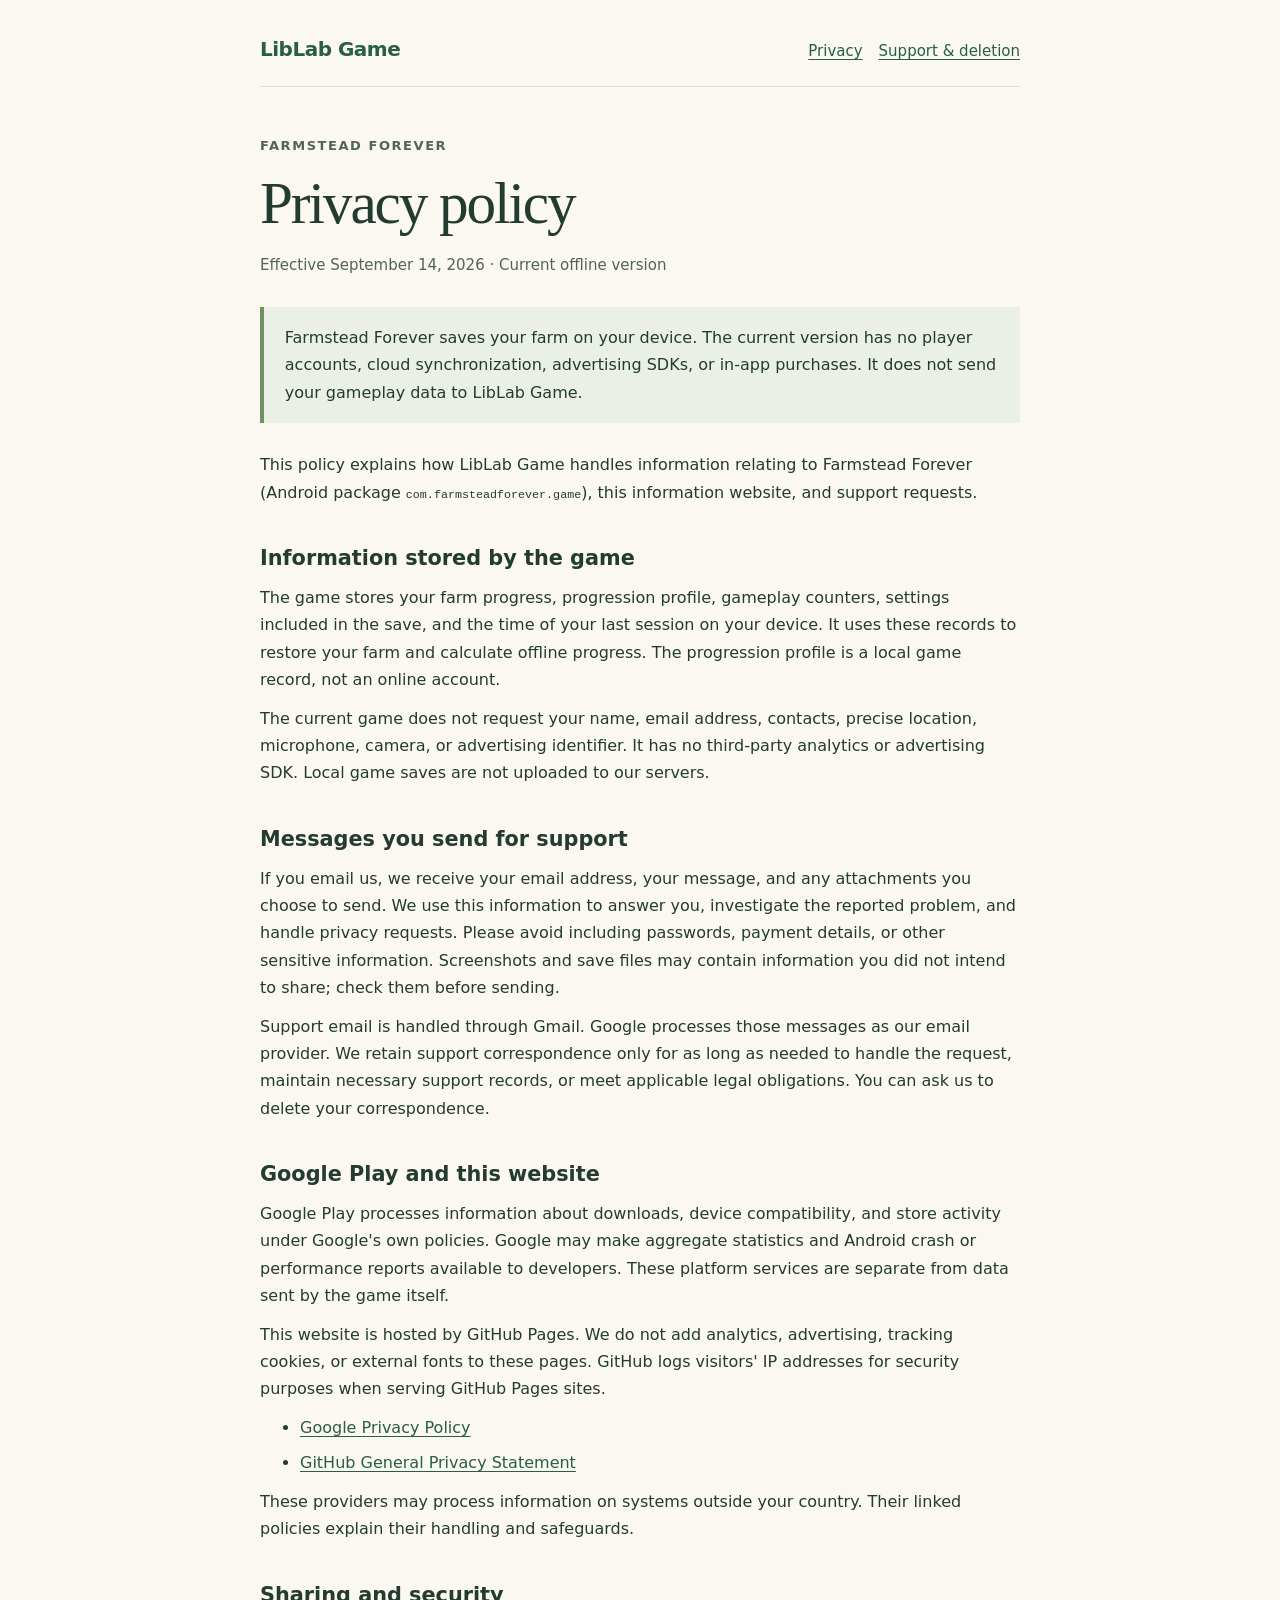
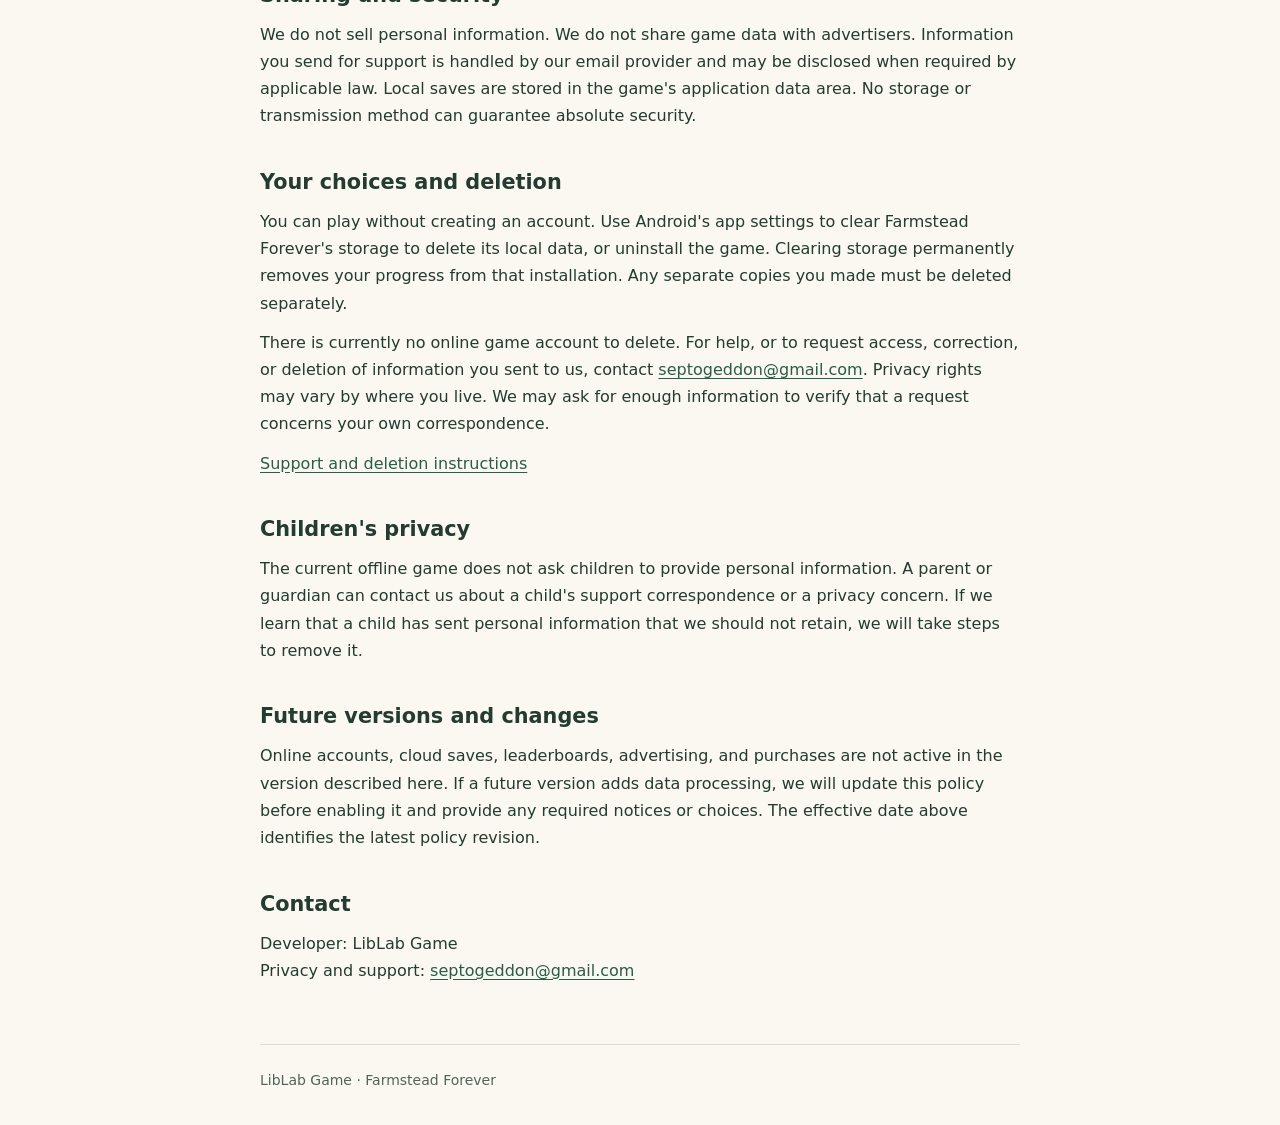
==== farmstead-forever/index.html @ aa5b65cd "Publish Farmstead Forever privacy and support pages" ====
<!doctype html>
<html lang="en"><head><meta charset="utf-8"><meta name="viewport" content="width=device-width, initial-scale=1"><title>Farmstead Forever privacy policy | LibLab Game</title><meta name="description" content="How Farmstead Forever handles local game saves, support messages, and your privacy."><link rel="canonical" href="https://liblabgame.github.io/privacypolicy/farmstead-forever/"><link rel="stylesheet" href="../styles.css"></head>
<body><a class="skip" href="#main">Skip to content</a><header><a class="brand" href="../">LibLab Game</a><nav aria-label="Main"><a href="./" aria-current="page">Privacy</a><a href="support/">Support & deletion</a></nav></header>
<main id="main"><p class="eyebrow">Farmstead Forever</p><h1>Privacy policy</h1><p class="meta">Effective September 14, 2026 · Current offline version</p>
<div class="summary"><p>Farmstead Forever saves your farm on your device. The current version has no player accounts, cloud synchronization, advertising SDKs, or in-app purchases. It does not send your gameplay data to LibLab Game.</p></div>
<p>This policy explains how LibLab Game handles information relating to Farmstead Forever (Android package <code>com.farmsteadforever.game</code>), this information website, and support requests.</p>
<h2>Information stored by the game</h2><p>The game stores your farm progress, progression profile, gameplay counters, settings included in the save, and the time of your last session on your device. It uses these records to restore your farm and calculate offline progress. The progression profile is a local game record, not an online account.</p><p>The current game does not request your name, email address, contacts, precise location, microphone, camera, or advertising identifier. It has no third-party analytics or advertising SDK. Local game saves are not uploaded to our servers.</p>
<h2>Messages you send for support</h2><p>If you email us, we receive your email address, your message, and any attachments you choose to send. We use this information to answer you, investigate the reported problem, and handle privacy requests. Please avoid including passwords, payment details, or other sensitive information. Screenshots and save files may contain information you did not intend to share; check them before sending.</p><p>Support email is handled through Gmail. Google processes those messages as our email provider. We retain support correspondence only for as long as needed to handle the request, maintain necessary support records, or meet applicable legal obligations. You can ask us to delete your correspondence.</p>
<h2>Google Play and this website</h2><p>Google Play processes information about downloads, device compatibility, and store activity under Google's own policies. Google may make aggregate statistics and Android crash or performance reports available to developers. These platform services are separate from data sent by the game itself.</p><p>This website is hosted by GitHub Pages. We do not add analytics, advertising, tracking cookies, or external fonts to these pages. GitHub logs visitors' IP addresses for security purposes when serving GitHub Pages sites.</p><ul><li><a href="https://policies.google.com/privacy">Google Privacy Policy</a></li><li><a href="https://docs.github.com/en/site-policy/privacy-policies/github-general-privacy-statement">GitHub General Privacy Statement</a></li></ul><p>These providers may process information on systems outside your country. Their linked policies explain their handling and safeguards.</p>
<h2>Sharing and security</h2><p>We do not sell personal information. We do not share game data with advertisers. Information you send for support is handled by our email provider and may be disclosed when required by applicable law. Local saves are stored in the game's application data area. No storage or transmission method can guarantee absolute security.</p>
<h2>Your choices and deletion</h2><p>You can play without creating an account. Use Android's app settings to clear Farmstead Forever's storage to delete its local data, or uninstall the game. Clearing storage permanently removes your progress from that installation. Any separate copies you made must be deleted separately.</p><p>There is currently no online game account to delete. For help, or to request access, correction, or deletion of information you sent to us, contact <a href="mailto:septogeddon@gmail.com">septogeddon@gmail.com</a>. Privacy rights may vary by where you live. We may ask for enough information to verify that a request concerns your own correspondence.</p><p><a href="support/">Support and deletion instructions</a></p>
<h2>Children's privacy</h2><p>The current offline game does not ask children to provide personal information. A parent or guardian can contact us about a child's support correspondence or a privacy concern. If we learn that a child has sent personal information that we should not retain, we will take steps to remove it.</p>
<h2>Future versions and changes</h2><p>Online accounts, cloud saves, leaderboards, advertising, and purchases are not active in the version described here. If a future version adds data processing, we will update this policy before enabling it and provide any required notices or choices. The effective date above identifies the latest policy revision.</p>
<h2>Contact</h2><p>Developer: LibLab Game<br>Privacy and support: <a href="mailto:septogeddon@gmail.com">septogeddon@gmail.com</a></p>
</main><footer>LibLab Game · Farmstead Forever</footer></body></html>
---- styles.css ----
:root { color-scheme: light; --ink: #233b31; --muted: #526459; --paper: #faf8f0; --line: #d9dfd3; }
* { box-sizing: border-box; }
body { margin: 0; font-family: system-ui, -apple-system, BlinkMacSystemFont, "Segoe UI", sans-serif; color: var(--ink); background: var(--paper); line-height: 1.7; }
a { color: #285e42; text-underline-offset: .2em; }
a:hover { color: #123822; }
a:focus-visible { outline: 3px solid #a96c1e; outline-offset: 5px; }
.skip { position: absolute; top: -100px; left: 1rem; padding: .5rem; background: white; }
.skip:focus { top: 0; }
header, main, footer { width: min(100% - 2.5rem, 760px); margin-inline: auto; }
header { padding-block: 2rem 1.25rem; border-bottom: 1px solid var(--line); display: flex; gap: 1rem; flex-wrap: wrap; justify-content: space-between; align-items: baseline; }
.brand { font-weight: 750; text-decoration: none; letter-spacing: -.025em; font-size: 1.25rem; }
nav { display: flex; flex-wrap: wrap; gap: 1rem; font-size: .9375rem; }
main { padding-block: 3rem; }
.eyebrow { text-transform: uppercase; font-size: .8125rem; letter-spacing: .12em; font-weight: 700; color: var(--muted); margin: 0 0 .75rem; }
h1 { font-family: Georgia, serif; font-weight: 500; font-size: clamp(2.4rem, 7vw, 3.7rem); line-height: 1.15; letter-spacing: -.035em; margin: 0 0 1rem; }
h2 { font-size: 1.3rem; line-height: 1.35; margin: 2.4rem 0 .6rem; }
p, ul, ol { margin: .75rem 0; }
li { margin: .45rem 0; }
.meta { color: var(--muted); font-size: .9375rem; }
.summary { background: #eaf0e5; border-left: 4px solid #708f62; padding: 1.1rem 1.3rem; margin-block: 1.75rem; }
.summary p { margin: 0; }
footer { border-top: 1px solid var(--line); padding-block: 1.5rem 2rem; color: var(--muted); font-size: .875rem; }
code { overflow-wrap: anywhere; font-size: .9em; }
@media (max-width: 480px) { main { padding-top: 2rem; } header, main, footer { width: calc(100% - 2rem); } }
@media print { body { background: white; } header nav, .skip { display: none; } main { padding-top: 1rem; } }
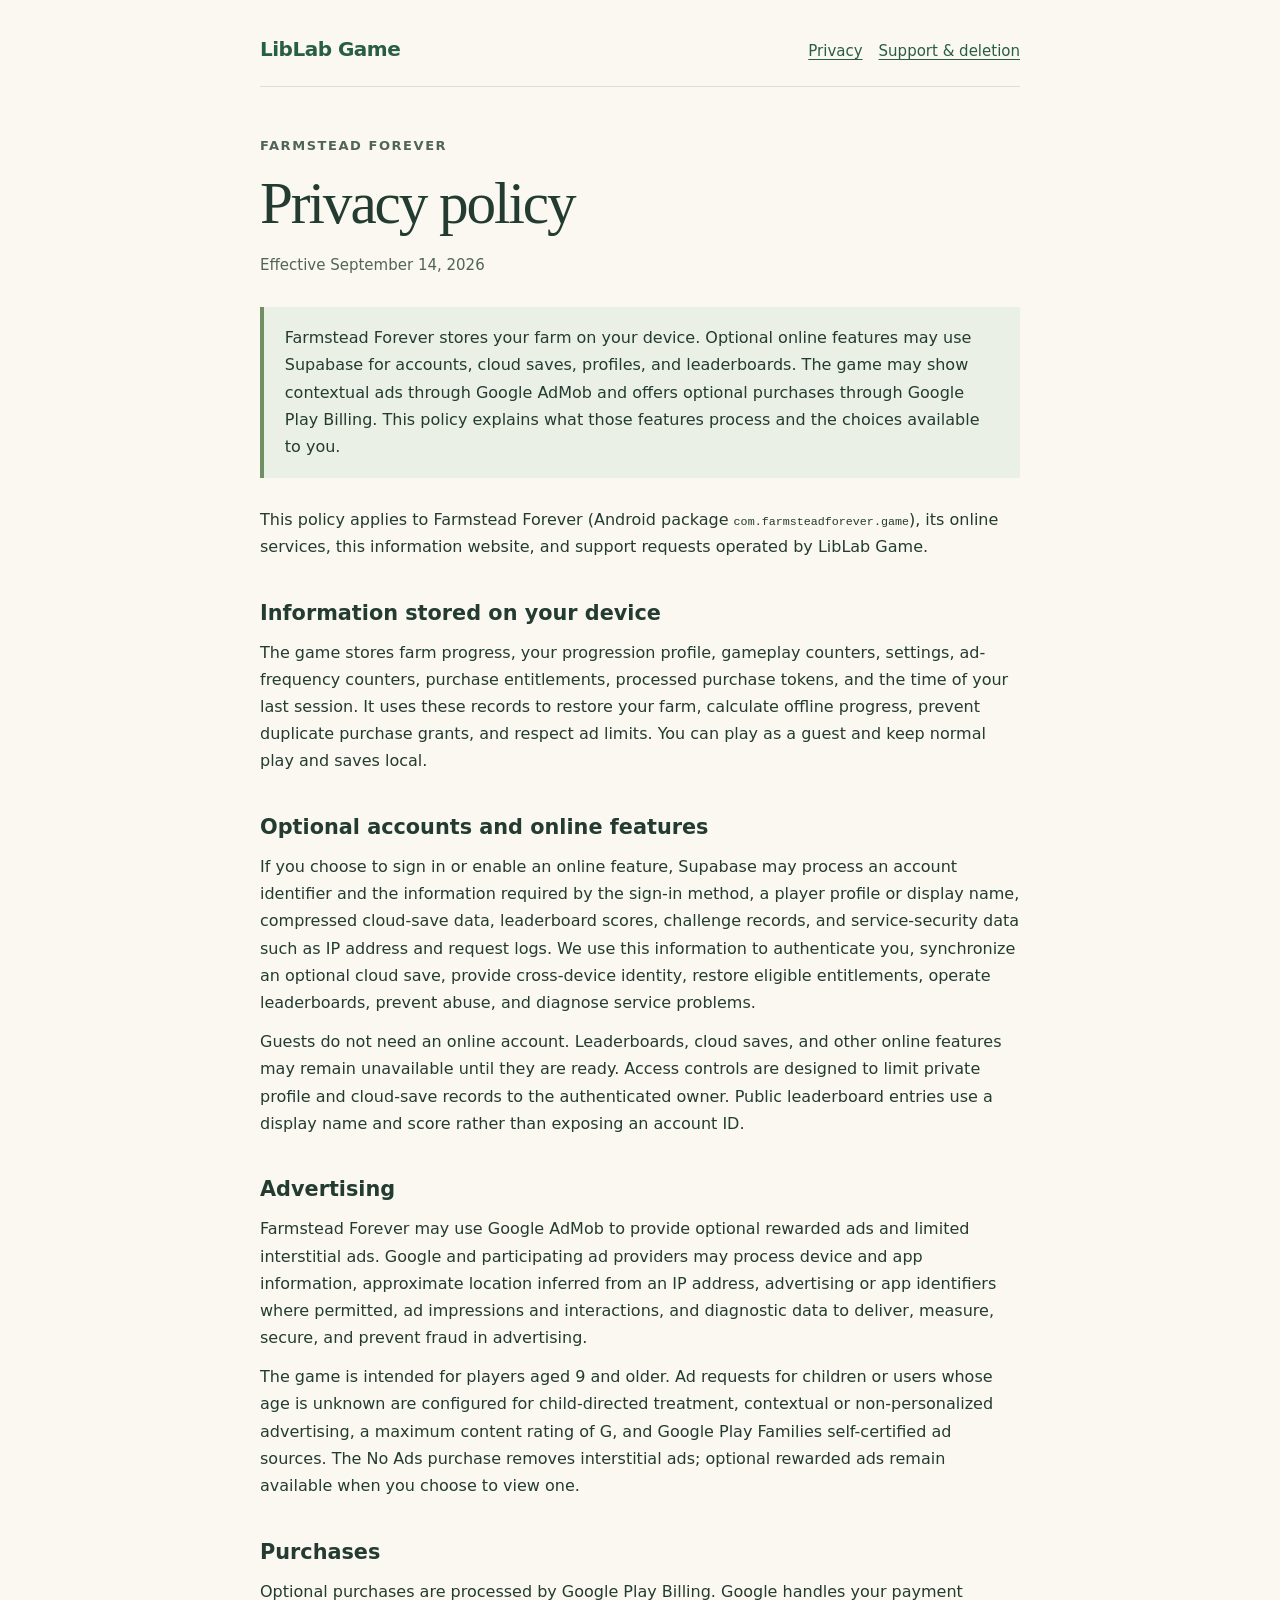
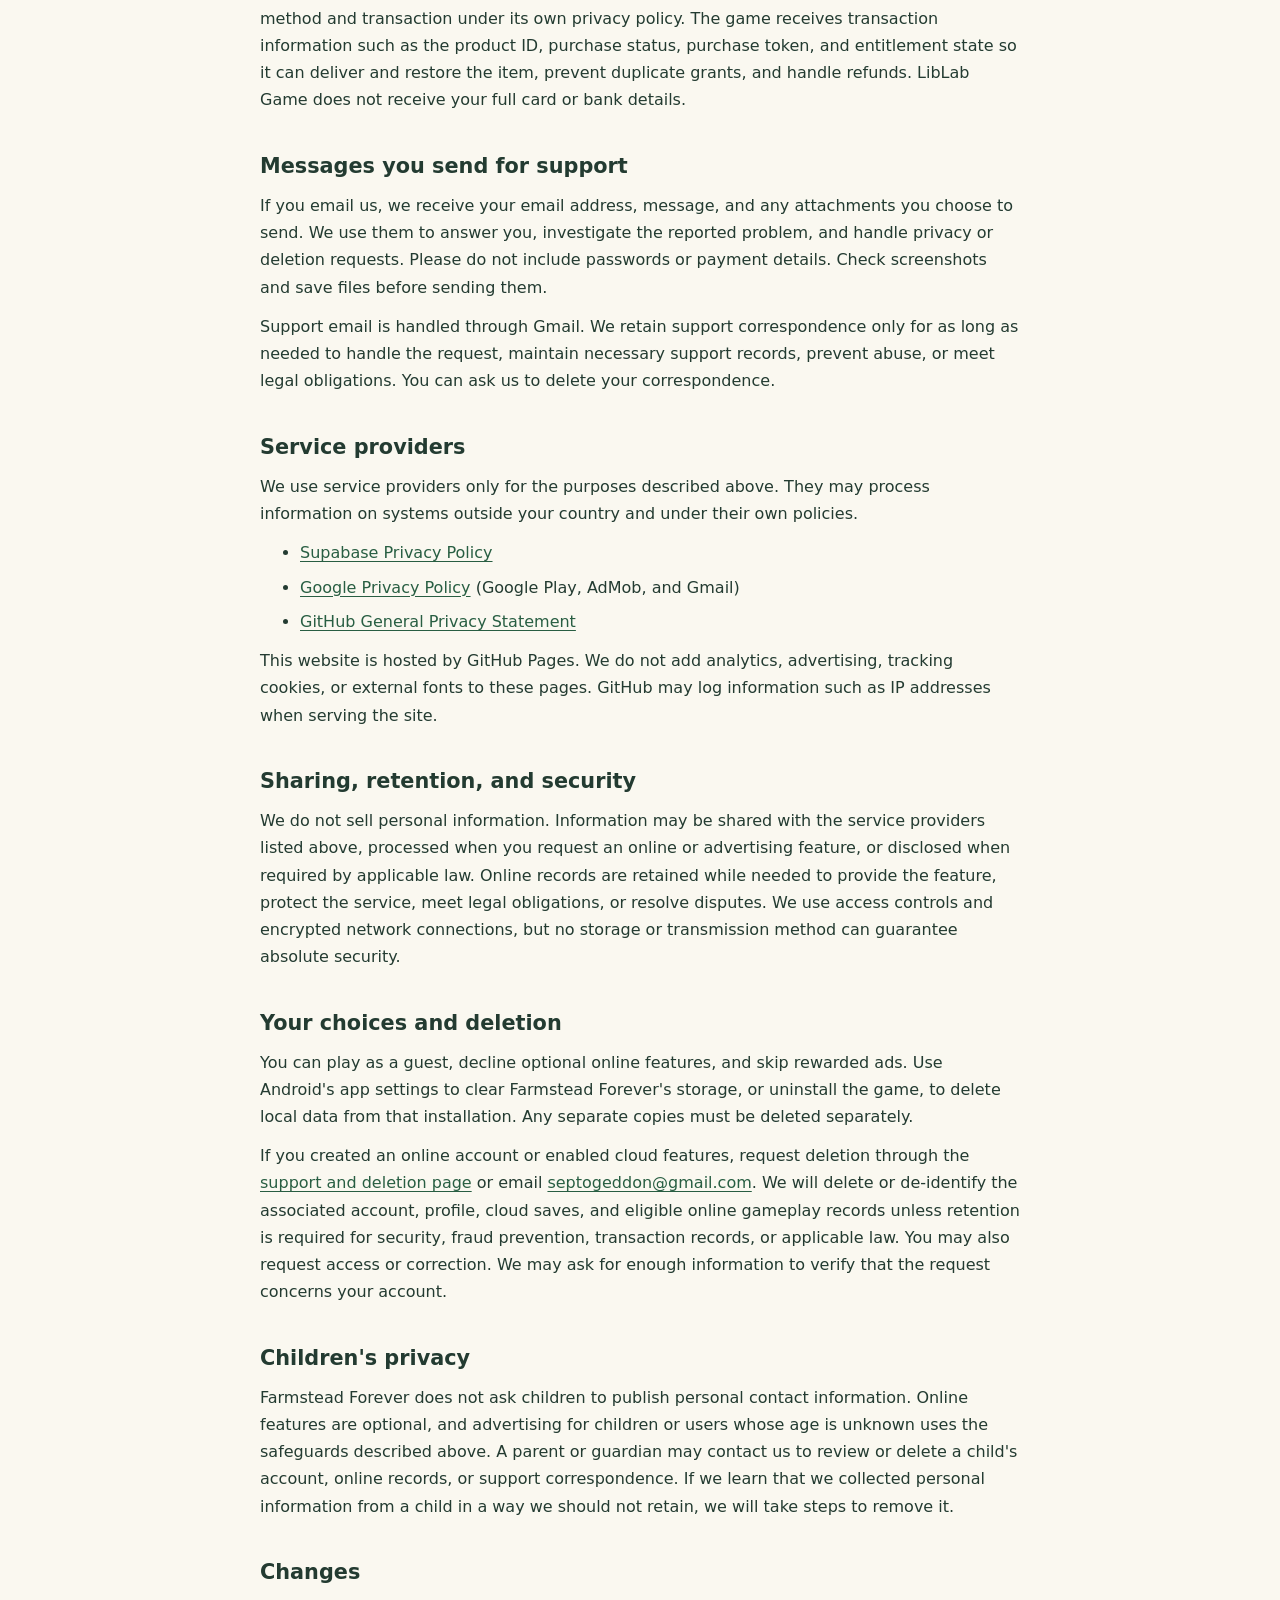
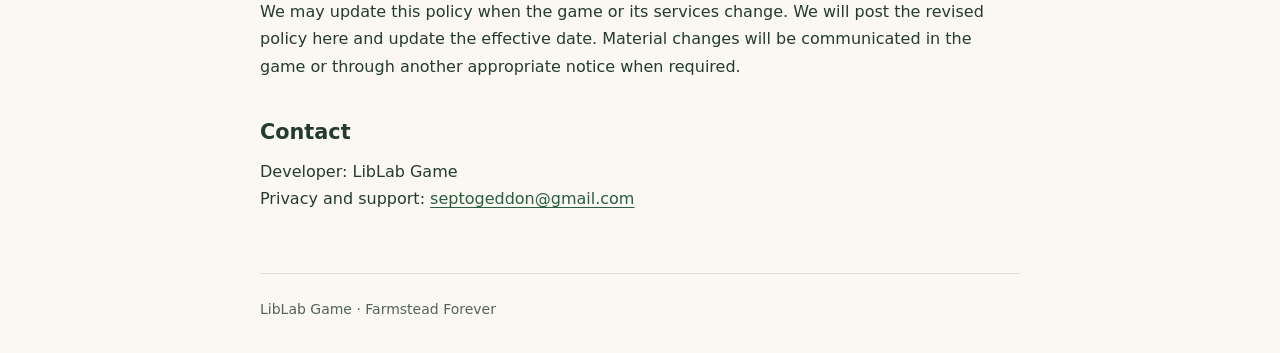
==== commit 7b8b80e2: "Update Farmstead Forever privacy disclosures" ====
--- a/farmstead-forever/index.html
+++ b/farmstead-forever/index.html
@@ -1,15 +1,18 @@
 <!doctype html>
-<html lang="en"><head><meta charset="utf-8"><meta name="viewport" content="width=device-width, initial-scale=1"><title>Farmstead Forever privacy policy | LibLab Game</title><meta name="description" content="How Farmstead Forever handles local game saves, support messages, and your privacy."><link rel="canonical" href="https://liblabgame.github.io/privacypolicy/farmstead-forever/"><link rel="stylesheet" href="../styles.css"></head>
+<html lang="en"><head><meta charset="utf-8"><meta name="viewport" content="width=device-width, initial-scale=1"><title>Farmstead Forever privacy policy | LibLab Game</title><meta name="description" content="How Farmstead Forever handles game saves, optional online features, ads, purchases, support messages, and your privacy."><link rel="canonical" href="https://liblabgame.github.io/privacypolicy/farmstead-forever/"><link rel="stylesheet" href="../styles.css"></head>
 <body><a class="skip" href="#main">Skip to content</a><header><a class="brand" href="../">LibLab Game</a><nav aria-label="Main"><a href="./" aria-current="page">Privacy</a><a href="support/">Support & deletion</a></nav></header>
-<main id="main"><p class="eyebrow">Farmstead Forever</p><h1>Privacy policy</h1><p class="meta">Effective September 14, 2026 · Current offline version</p>
-<div class="summary"><p>Farmstead Forever saves your farm on your device. The current version has no player accounts, cloud synchronization, advertising SDKs, or in-app purchases. It does not send your gameplay data to LibLab Game.</p></div>
-<p>This policy explains how LibLab Game handles information relating to Farmstead Forever (Android package <code>com.farmsteadforever.game</code>), this information website, and support requests.</p>
-<h2>Information stored by the game</h2><p>The game stores your farm progress, progression profile, gameplay counters, settings included in the save, and the time of your last session on your device. It uses these records to restore your farm and calculate offline progress. The progression profile is a local game record, not an online account.</p><p>The current game does not request your name, email address, contacts, precise location, microphone, camera, or advertising identifier. It has no third-party analytics or advertising SDK. Local game saves are not uploaded to our servers.</p>
-<h2>Messages you send for support</h2><p>If you email us, we receive your email address, your message, and any attachments you choose to send. We use this information to answer you, investigate the reported problem, and handle privacy requests. Please avoid including passwords, payment details, or other sensitive information. Screenshots and save files may contain information you did not intend to share; check them before sending.</p><p>Support email is handled through Gmail. Google processes those messages as our email provider. We retain support correspondence only for as long as needed to handle the request, maintain necessary support records, or meet applicable legal obligations. You can ask us to delete your correspondence.</p>
-<h2>Google Play and this website</h2><p>Google Play processes information about downloads, device compatibility, and store activity under Google's own policies. Google may make aggregate statistics and Android crash or performance reports available to developers. These platform services are separate from data sent by the game itself.</p><p>This website is hosted by GitHub Pages. We do not add analytics, advertising, tracking cookies, or external fonts to these pages. GitHub logs visitors' IP addresses for security purposes when serving GitHub Pages sites.</p><ul><li><a href="https://policies.google.com/privacy">Google Privacy Policy</a></li><li><a href="https://docs.github.com/en/site-policy/privacy-policies/github-general-privacy-statement">GitHub General Privacy Statement</a></li></ul><p>These providers may process information on systems outside your country. Their linked policies explain their handling and safeguards.</p>
-<h2>Sharing and security</h2><p>We do not sell personal information. We do not share game data with advertisers. Information you send for support is handled by our email provider and may be disclosed when required by applicable law. Local saves are stored in the game's application data area. No storage or transmission method can guarantee absolute security.</p>
-<h2>Your choices and deletion</h2><p>You can play without creating an account. Use Android's app settings to clear Farmstead Forever's storage to delete its local data, or uninstall the game. Clearing storage permanently removes your progress from that installation. Any separate copies you made must be deleted separately.</p><p>There is currently no online game account to delete. For help, or to request access, correction, or deletion of information you sent to us, contact <a href="mailto:septogeddon@gmail.com">septogeddon@gmail.com</a>. Privacy rights may vary by where you live. We may ask for enough information to verify that a request concerns your own correspondence.</p><p><a href="support/">Support and deletion instructions</a></p>
-<h2>Children's privacy</h2><p>The current offline game does not ask children to provide personal information. A parent or guardian can contact us about a child's support correspondence or a privacy concern. If we learn that a child has sent personal information that we should not retain, we will take steps to remove it.</p>
-<h2>Future versions and changes</h2><p>Online accounts, cloud saves, leaderboards, advertising, and purchases are not active in the version described here. If a future version adds data processing, we will update this policy before enabling it and provide any required notices or choices. The effective date above identifies the latest policy revision.</p>
+<main id="main"><p class="eyebrow">Farmstead Forever</p><h1>Privacy policy</h1><p class="meta">Effective September 14, 2026</p>
+<div class="summary"><p>Farmstead Forever stores your farm on your device. Optional online features may use Supabase for accounts, cloud saves, profiles, and leaderboards. The game may show contextual ads through Google AdMob and offers optional purchases through Google Play Billing. This policy explains what those features process and the choices available to you.</p></div>
+<p>This policy applies to Farmstead Forever (Android package <code>com.farmsteadforever.game</code>), its online services, this information website, and support requests operated by LibLab Game.</p>
+<h2>Information stored on your device</h2><p>The game stores farm progress, your progression profile, gameplay counters, settings, ad-frequency counters, purchase entitlements, processed purchase tokens, and the time of your last session. It uses these records to restore your farm, calculate offline progress, prevent duplicate purchase grants, and respect ad limits. You can play as a guest and keep normal play and saves local.</p>
+<h2>Optional accounts and online features</h2><p>If you choose to sign in or enable an online feature, Supabase may process an account identifier and the information required by the sign-in method, a player profile or display name, compressed cloud-save data, leaderboard scores, challenge records, and service-security data such as IP address and request logs. We use this information to authenticate you, synchronize an optional cloud save, provide cross-device identity, restore eligible entitlements, operate leaderboards, prevent abuse, and diagnose service problems.</p><p>Guests do not need an online account. Leaderboards, cloud saves, and other online features may remain unavailable until they are ready. Access controls are designed to limit private profile and cloud-save records to the authenticated owner. Public leaderboard entries use a display name and score rather than exposing an account ID.</p>
+<h2>Advertising</h2><p>Farmstead Forever may use Google AdMob to provide optional rewarded ads and limited interstitial ads. Google and participating ad providers may process device and app information, approximate location inferred from an IP address, advertising or app identifiers where permitted, ad impressions and interactions, and diagnostic data to deliver, measure, secure, and prevent fraud in advertising.</p><p>The game is intended for players aged 9 and older. Ad requests for children or users whose age is unknown are configured for child-directed treatment, contextual or non-personalized advertising, a maximum content rating of G, and Google Play Families self-certified ad sources. The No Ads purchase removes interstitial ads; optional rewarded ads remain available when you choose to view one.</p>
+<h2>Purchases</h2><p>Optional purchases are processed by Google Play Billing. Google handles your payment method and transaction under its own privacy policy. The game receives transaction information such as the product ID, purchase status, purchase token, and entitlement state so it can deliver and restore the item, prevent duplicate grants, and handle refunds. LibLab Game does not receive your full card or bank details.</p>
+<h2>Messages you send for support</h2><p>If you email us, we receive your email address, message, and any attachments you choose to send. We use them to answer you, investigate the reported problem, and handle privacy or deletion requests. Please do not include passwords or payment details. Check screenshots and save files before sending them.</p><p>Support email is handled through Gmail. We retain support correspondence only for as long as needed to handle the request, maintain necessary support records, prevent abuse, or meet legal obligations. You can ask us to delete your correspondence.</p>
+<h2>Service providers</h2><p>We use service providers only for the purposes described above. They may process information on systems outside your country and under their own policies.</p><ul><li><a href="https://supabase.com/privacy">Supabase Privacy Policy</a></li><li><a href="https://policies.google.com/privacy">Google Privacy Policy</a> (Google Play, AdMob, and Gmail)</li><li><a href="https://docs.github.com/en/site-policy/privacy-policies/github-general-privacy-statement">GitHub General Privacy Statement</a></li></ul><p>This website is hosted by GitHub Pages. We do not add analytics, advertising, tracking cookies, or external fonts to these pages. GitHub may log information such as IP addresses when serving the site.</p>
+<h2>Sharing, retention, and security</h2><p>We do not sell personal information. Information may be shared with the service providers listed above, processed when you request an online or advertising feature, or disclosed when required by applicable law. Online records are retained while needed to provide the feature, protect the service, meet legal obligations, or resolve disputes. We use access controls and encrypted network connections, but no storage or transmission method can guarantee absolute security.</p>
+<h2>Your choices and deletion</h2><p>You can play as a guest, decline optional online features, and skip rewarded ads. Use Android's app settings to clear Farmstead Forever's storage, or uninstall the game, to delete local data from that installation. Any separate copies must be deleted separately.</p><p>If you created an online account or enabled cloud features, request deletion through the <a href="support/">support and deletion page</a> or email <a href="mailto:septogeddon@gmail.com?subject=Farmstead%20Forever%20account%20deletion">septogeddon@gmail.com</a>. We will delete or de-identify the associated account, profile, cloud saves, and eligible online gameplay records unless retention is required for security, fraud prevention, transaction records, or applicable law. You may also request access or correction. We may ask for enough information to verify that the request concerns your account.</p>
+<h2>Children's privacy</h2><p>Farmstead Forever does not ask children to publish personal contact information. Online features are optional, and advertising for children or users whose age is unknown uses the safeguards described above. A parent or guardian may contact us to review or delete a child's account, online records, or support correspondence. If we learn that we collected personal information from a child in a way we should not retain, we will take steps to remove it.</p>
+<h2>Changes</h2><p>We may update this policy when the game or its services change. We will post the revised policy here and update the effective date. Material changes will be communicated in the game or through another appropriate notice when required.</p>
 <h2>Contact</h2><p>Developer: LibLab Game<br>Privacy and support: <a href="mailto:septogeddon@gmail.com">septogeddon@gmail.com</a></p>
 </main><footer>LibLab Game · Farmstead Forever</footer></body></html>
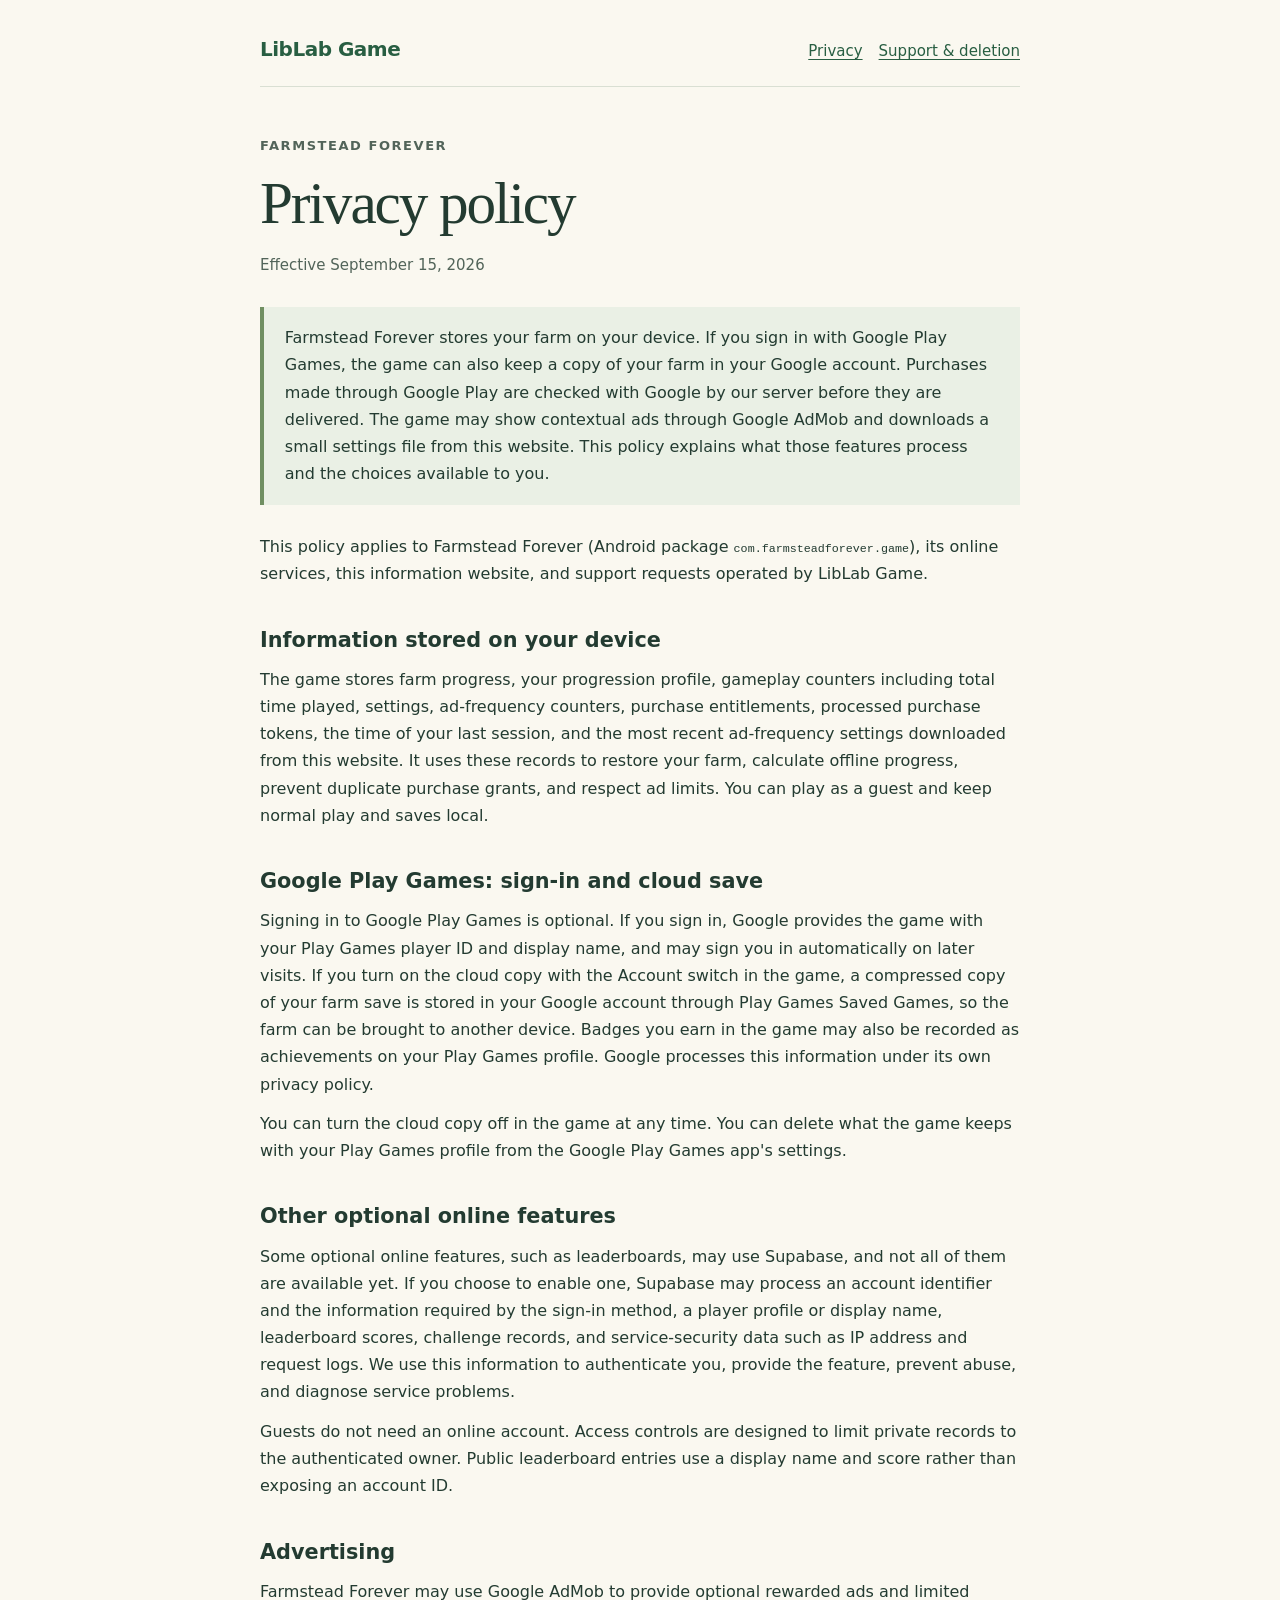
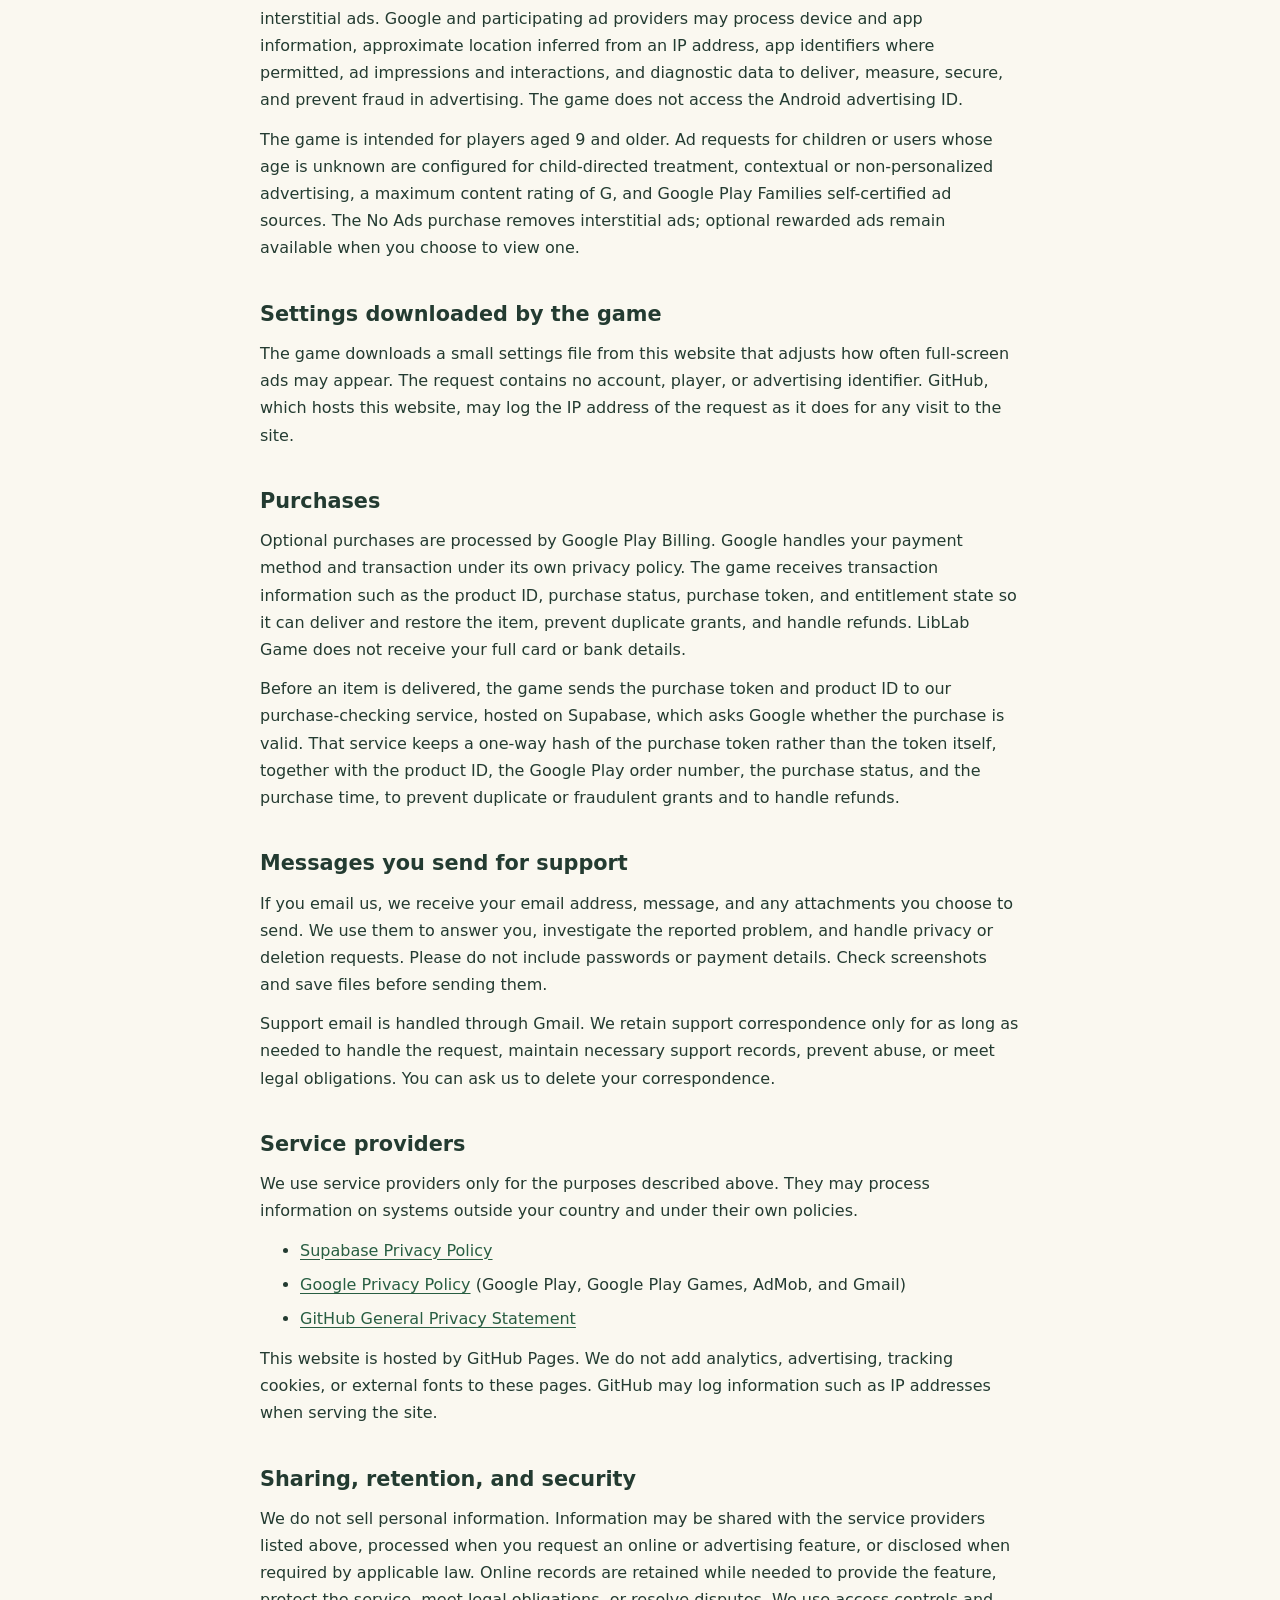
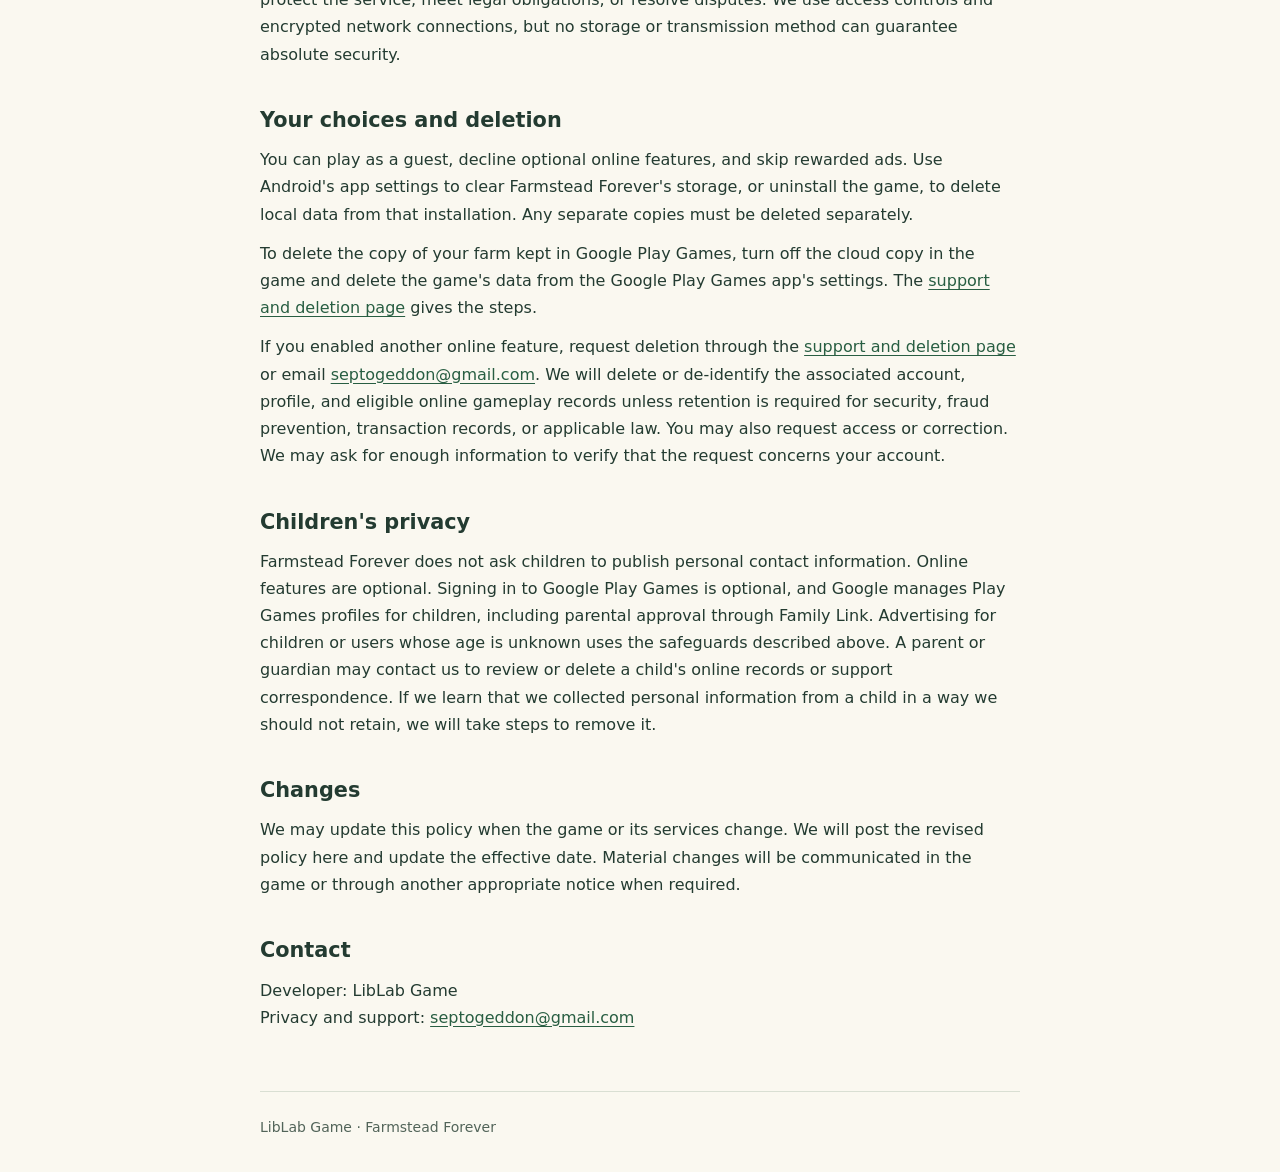
==== commit 2f322191: "Update Farmstead Forever privacy disclosures for Play Games and purchase checks Cloud saves now go t" ====
--- a/farmstead-forever/index.html
+++ b/farmstead-forever/index.html
@@ -1,18 +1,20 @@
 <!doctype html>
 <html lang="en"><head><meta charset="utf-8"><meta name="viewport" content="width=device-width, initial-scale=1"><title>Farmstead Forever privacy policy | LibLab Game</title><meta name="description" content="How Farmstead Forever handles game saves, optional online features, ads, purchases, support messages, and your privacy."><link rel="canonical" href="https://liblabgame.github.io/privacypolicy/farmstead-forever/"><link rel="stylesheet" href="../styles.css"></head>
 <body><a class="skip" href="#main">Skip to content</a><header><a class="brand" href="../">LibLab Game</a><nav aria-label="Main"><a href="./" aria-current="page">Privacy</a><a href="support/">Support & deletion</a></nav></header>
-<main id="main"><p class="eyebrow">Farmstead Forever</p><h1>Privacy policy</h1><p class="meta">Effective September 14, 2026</p>
-<div class="summary"><p>Farmstead Forever stores your farm on your device. Optional online features may use Supabase for accounts, cloud saves, profiles, and leaderboards. The game may show contextual ads through Google AdMob and offers optional purchases through Google Play Billing. This policy explains what those features process and the choices available to you.</p></div>
+<main id="main"><p class="eyebrow">Farmstead Forever</p><h1>Privacy policy</h1><p class="meta">Effective September 15, 2026</p>
+<div class="summary"><p>Farmstead Forever stores your farm on your device. If you sign in with Google Play Games, the game can also keep a copy of your farm in your Google account. Purchases made through Google Play are checked with Google by our server before they are delivered. The game may show contextual ads through Google AdMob and downloads a small settings file from this website. This policy explains what those features process and the choices available to you.</p></div>
 <p>This policy applies to Farmstead Forever (Android package <code>com.farmsteadforever.game</code>), its online services, this information website, and support requests operated by LibLab Game.</p>
-<h2>Information stored on your device</h2><p>The game stores farm progress, your progression profile, gameplay counters, settings, ad-frequency counters, purchase entitlements, processed purchase tokens, and the time of your last session. It uses these records to restore your farm, calculate offline progress, prevent duplicate purchase grants, and respect ad limits. You can play as a guest and keep normal play and saves local.</p>
-<h2>Optional accounts and online features</h2><p>If you choose to sign in or enable an online feature, Supabase may process an account identifier and the information required by the sign-in method, a player profile or display name, compressed cloud-save data, leaderboard scores, challenge records, and service-security data such as IP address and request logs. We use this information to authenticate you, synchronize an optional cloud save, provide cross-device identity, restore eligible entitlements, operate leaderboards, prevent abuse, and diagnose service problems.</p><p>Guests do not need an online account. Leaderboards, cloud saves, and other online features may remain unavailable until they are ready. Access controls are designed to limit private profile and cloud-save records to the authenticated owner. Public leaderboard entries use a display name and score rather than exposing an account ID.</p>
-<h2>Advertising</h2><p>Farmstead Forever may use Google AdMob to provide optional rewarded ads and limited interstitial ads. Google and participating ad providers may process device and app information, approximate location inferred from an IP address, advertising or app identifiers where permitted, ad impressions and interactions, and diagnostic data to deliver, measure, secure, and prevent fraud in advertising.</p><p>The game is intended for players aged 9 and older. Ad requests for children or users whose age is unknown are configured for child-directed treatment, contextual or non-personalized advertising, a maximum content rating of G, and Google Play Families self-certified ad sources. The No Ads purchase removes interstitial ads; optional rewarded ads remain available when you choose to view one.</p>
-<h2>Purchases</h2><p>Optional purchases are processed by Google Play Billing. Google handles your payment method and transaction under its own privacy policy. The game receives transaction information such as the product ID, purchase status, purchase token, and entitlement state so it can deliver and restore the item, prevent duplicate grants, and handle refunds. LibLab Game does not receive your full card or bank details.</p>
+<h2>Information stored on your device</h2><p>The game stores farm progress, your progression profile, gameplay counters including total time played, settings, ad-frequency counters, purchase entitlements, processed purchase tokens, the time of your last session, and the most recent ad-frequency settings downloaded from this website. It uses these records to restore your farm, calculate offline progress, prevent duplicate purchase grants, and respect ad limits. You can play as a guest and keep normal play and saves local.</p>
+<h2>Google Play Games: sign-in and cloud save</h2><p>Signing in to Google Play Games is optional. If you sign in, Google provides the game with your Play Games player ID and display name, and may sign you in automatically on later visits. If you turn on the cloud copy with the Account switch in the game, a compressed copy of your farm save is stored in your Google account through Play Games Saved Games, so the farm can be brought to another device. Badges you earn in the game may also be recorded as achievements on your Play Games profile. Google processes this information under its own privacy policy.</p><p>You can turn the cloud copy off in the game at any time. You can delete what the game keeps with your Play Games profile from the Google Play Games app's settings.</p>
+<h2>Other optional online features</h2><p>Some optional online features, such as leaderboards, may use Supabase, and not all of them are available yet. If you choose to enable one, Supabase may process an account identifier and the information required by the sign-in method, a player profile or display name, leaderboard scores, challenge records, and service-security data such as IP address and request logs. We use this information to authenticate you, provide the feature, prevent abuse, and diagnose service problems.</p><p>Guests do not need an online account. Access controls are designed to limit private records to the authenticated owner. Public leaderboard entries use a display name and score rather than exposing an account ID.</p>
+<h2>Advertising</h2><p>Farmstead Forever may use Google AdMob to provide optional rewarded ads and limited interstitial ads. Google and participating ad providers may process device and app information, approximate location inferred from an IP address, app identifiers where permitted, ad impressions and interactions, and diagnostic data to deliver, measure, secure, and prevent fraud in advertising. The game does not access the Android advertising ID.</p><p>The game is intended for players aged 9 and older. Ad requests for children or users whose age is unknown are configured for child-directed treatment, contextual or non-personalized advertising, a maximum content rating of G, and Google Play Families self-certified ad sources. The No Ads purchase removes interstitial ads; optional rewarded ads remain available when you choose to view one.</p>
+<h2>Settings downloaded by the game</h2><p>The game downloads a small settings file from this website that adjusts how often full-screen ads may appear. The request contains no account, player, or advertising identifier. GitHub, which hosts this website, may log the IP address of the request as it does for any visit to the site.</p>
+<h2>Purchases</h2><p>Optional purchases are processed by Google Play Billing. Google handles your payment method and transaction under its own privacy policy. The game receives transaction information such as the product ID, purchase status, purchase token, and entitlement state so it can deliver and restore the item, prevent duplicate grants, and handle refunds. LibLab Game does not receive your full card or bank details.</p><p>Before an item is delivered, the game sends the purchase token and product ID to our purchase-checking service, hosted on Supabase, which asks Google whether the purchase is valid. That service keeps a one-way hash of the purchase token rather than the token itself, together with the product ID, the Google Play order number, the purchase status, and the purchase time, to prevent duplicate or fraudulent grants and to handle refunds.</p>
 <h2>Messages you send for support</h2><p>If you email us, we receive your email address, message, and any attachments you choose to send. We use them to answer you, investigate the reported problem, and handle privacy or deletion requests. Please do not include passwords or payment details. Check screenshots and save files before sending them.</p><p>Support email is handled through Gmail. We retain support correspondence only for as long as needed to handle the request, maintain necessary support records, prevent abuse, or meet legal obligations. You can ask us to delete your correspondence.</p>
-<h2>Service providers</h2><p>We use service providers only for the purposes described above. They may process information on systems outside your country and under their own policies.</p><ul><li><a href="https://supabase.com/privacy">Supabase Privacy Policy</a></li><li><a href="https://policies.google.com/privacy">Google Privacy Policy</a> (Google Play, AdMob, and Gmail)</li><li><a href="https://docs.github.com/en/site-policy/privacy-policies/github-general-privacy-statement">GitHub General Privacy Statement</a></li></ul><p>This website is hosted by GitHub Pages. We do not add analytics, advertising, tracking cookies, or external fonts to these pages. GitHub may log information such as IP addresses when serving the site.</p>
+<h2>Service providers</h2><p>We use service providers only for the purposes described above. They may process information on systems outside your country and under their own policies.</p><ul><li><a href="https://supabase.com/privacy">Supabase Privacy Policy</a></li><li><a href="https://policies.google.com/privacy">Google Privacy Policy</a> (Google Play, Google Play Games, AdMob, and Gmail)</li><li><a href="https://docs.github.com/en/site-policy/privacy-policies/github-general-privacy-statement">GitHub General Privacy Statement</a></li></ul><p>This website is hosted by GitHub Pages. We do not add analytics, advertising, tracking cookies, or external fonts to these pages. GitHub may log information such as IP addresses when serving the site.</p>
 <h2>Sharing, retention, and security</h2><p>We do not sell personal information. Information may be shared with the service providers listed above, processed when you request an online or advertising feature, or disclosed when required by applicable law. Online records are retained while needed to provide the feature, protect the service, meet legal obligations, or resolve disputes. We use access controls and encrypted network connections, but no storage or transmission method can guarantee absolute security.</p>
-<h2>Your choices and deletion</h2><p>You can play as a guest, decline optional online features, and skip rewarded ads. Use Android's app settings to clear Farmstead Forever's storage, or uninstall the game, to delete local data from that installation. Any separate copies must be deleted separately.</p><p>If you created an online account or enabled cloud features, request deletion through the <a href="support/">support and deletion page</a> or email <a href="mailto:septogeddon@gmail.com?subject=Farmstead%20Forever%20account%20deletion">septogeddon@gmail.com</a>. We will delete or de-identify the associated account, profile, cloud saves, and eligible online gameplay records unless retention is required for security, fraud prevention, transaction records, or applicable law. You may also request access or correction. We may ask for enough information to verify that the request concerns your account.</p>
-<h2>Children's privacy</h2><p>Farmstead Forever does not ask children to publish personal contact information. Online features are optional, and advertising for children or users whose age is unknown uses the safeguards described above. A parent or guardian may contact us to review or delete a child's account, online records, or support correspondence. If we learn that we collected personal information from a child in a way we should not retain, we will take steps to remove it.</p>
+<h2>Your choices and deletion</h2><p>You can play as a guest, decline optional online features, and skip rewarded ads. Use Android's app settings to clear Farmstead Forever's storage, or uninstall the game, to delete local data from that installation. Any separate copies must be deleted separately.</p><p>To delete the copy of your farm kept in Google Play Games, turn off the cloud copy in the game and delete the game's data from the Google Play Games app's settings. The <a href="support/">support and deletion page</a> gives the steps.</p><p>If you enabled another online feature, request deletion through the <a href="support/">support and deletion page</a> or email <a href="mailto:septogeddon@gmail.com?subject=Farmstead%20Forever%20account%20deletion">septogeddon@gmail.com</a>. We will delete or de-identify the associated account, profile, and eligible online gameplay records unless retention is required for security, fraud prevention, transaction records, or applicable law. You may also request access or correction. We may ask for enough information to verify that the request concerns your account.</p>
+<h2>Children's privacy</h2><p>Farmstead Forever does not ask children to publish personal contact information. Online features are optional. Signing in to Google Play Games is optional, and Google manages Play Games profiles for children, including parental approval through Family Link. Advertising for children or users whose age is unknown uses the safeguards described above. A parent or guardian may contact us to review or delete a child's online records or support correspondence. If we learn that we collected personal information from a child in a way we should not retain, we will take steps to remove it.</p>
 <h2>Changes</h2><p>We may update this policy when the game or its services change. We will post the revised policy here and update the effective date. Material changes will be communicated in the game or through another appropriate notice when required.</p>
 <h2>Contact</h2><p>Developer: LibLab Game<br>Privacy and support: <a href="mailto:septogeddon@gmail.com">septogeddon@gmail.com</a></p>
 </main><footer>LibLab Game · Farmstead Forever</footer></body></html>
